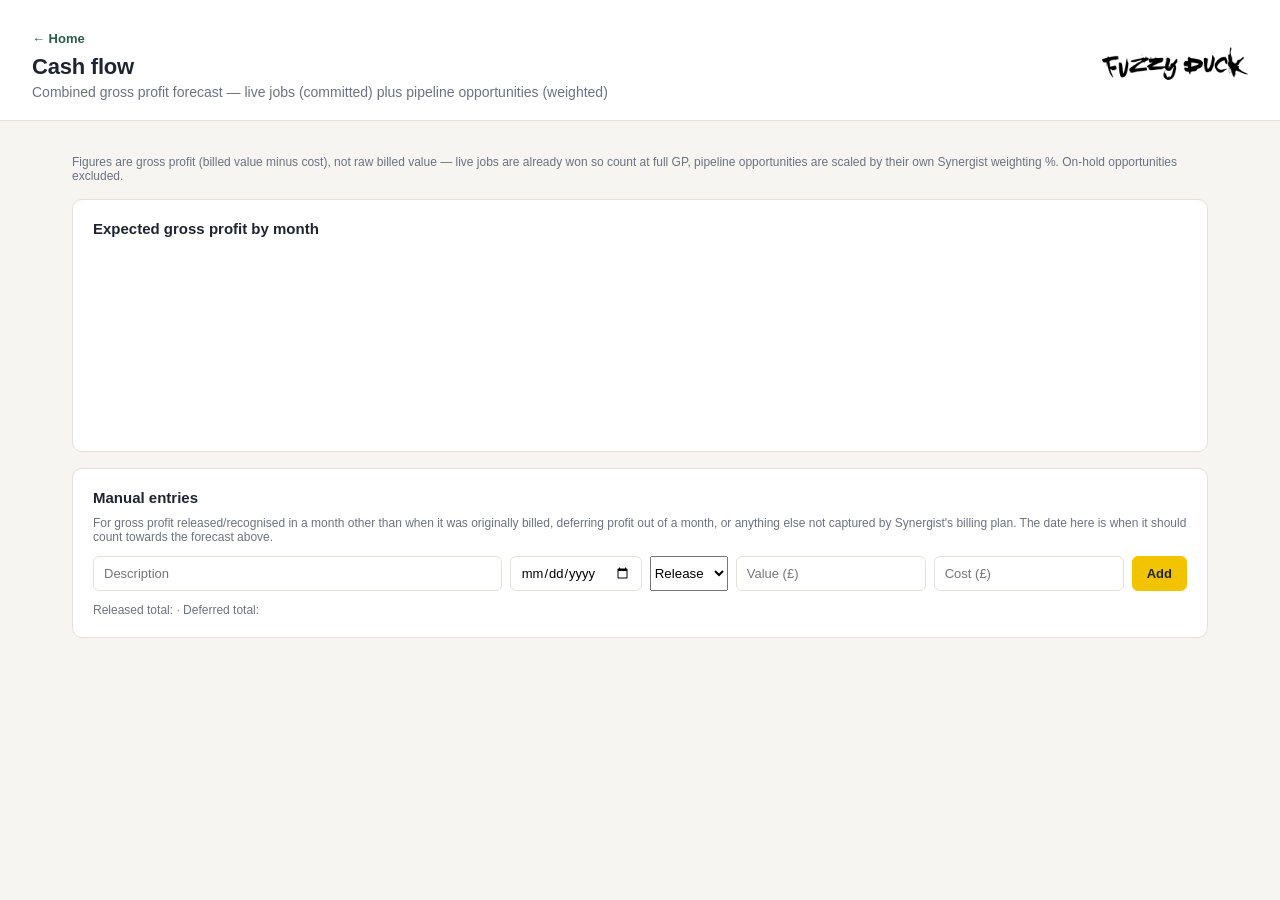
==== public/cashflow.html @ 18d1d0ec "Add cost-only entry type, edit support, and fix type-saving bug Manual entries get a third type — "C" ====
<!DOCTYPE html>
<html lang="en">
<head>
<meta charset="UTF-8">
<meta name="viewport" content="width=device-width, initial-scale=1.0">
<title>Job Health — Cash flow</title>
<link rel="stylesheet" href="style.css">
</head>
<body>
<header class="topbar">
  <div class="topbar-brand">
    <img src="fuzzy-duck-logo.png" alt="Fuzzy Duck" class="topbar-logo">
    <div>
      <a href="index.html" class="back-link">&larr; Home</a>
      <h1>Cash flow</h1>
      <p class="topbar-sub">Combined gross profit forecast — live jobs (committed) plus pipeline opportunities (weighted)</p>
    </div>
  </div>
</header>

<main class="main">
  <p class="chart-note">Figures are gross profit (billed value minus cost), not raw billed value — live jobs are already won so count at full GP, pipeline opportunities are scaled by their own Synergist weighting %. On-hold opportunities excluded.</p>

  <section class="chart-section" id="cashflowSection">
    <h2>Expected gross profit by month</h2>
    <div class="forecast-legend" id="cashflowLegend"></div>
    <div class="forecast-chart-wrapper">
      <div class="forecast-axis" id="cashflowAxis"></div>
      <div class="forecast-scroll-wrap">
        <div class="forecast-gridlines" id="cashflowGridlines"></div>
        <div class="forecast-chart" id="cashflowChart"></div>
        <div class="forecast-scroll-hint" id="cashflowScrollHint">&rsaquo;</div>
      </div>
    </div>
    <div class="forecast-detail" id="cashflowDetail"></div>
  </section>

  <section class="chart-section">
    <h2>Manual entries</h2>
    <p class="chart-note">For gross profit released/recognised in a month other than when it was originally billed, deferring profit out of a month, or anything else not captured by Synergist's billing plan. The date here is when it should count towards the forecast above.</p>
    <form id="manualEntryForm" class="manual-entry-form">
      <input type="text" id="manualDescription" placeholder="Description" required>
      <input type="date" id="manualDate" required>
      <select id="manualType">
        <option value="release">Release</option>
        <option value="defer">Defer</option>
        <option value="cost">Cost only</option>
      </select>
      <input type="number" id="manualValue" placeholder="Value (£)" step="0.01" min="0">
      <input type="number" id="manualCost" placeholder="Cost (£)" step="0.01" min="0">
      <button type="submit" class="sync-btn">Add</button>
    </form>
    <p class="chart-note">Released total: <strong id="releasedTotal"></strong> &middot; Deferred total: <strong id="deferredTotal"></strong></p>
    <div id="manualEntryGroups"></div>
  </section>
</main>

<script src="cashflow.js"></script>
</body>
</html>
---- public/style.css ----
:root {
  --bg: #f6f5f2;
  --surface: #ffffff;
  --ink: #1f2430;
  --ink-soft: #6b7280;
  --border: #e4e1da;
  --accent: #2d5c4d;
  --red: #b3423a;
  --red-bg: #fbe9e7;
  --amber: #a3691a;
  --amber-bg: #fdf1de;
  --green: #2f7a4f;
  --green-bg: #e7f3ea;
  --grey: #8b8578;
  --grey-bg: #ece9e2;
}

* { box-sizing: border-box; }

body {
  margin: 0;
  background: var(--bg);
  color: var(--ink);
  font-family: -apple-system, BlinkMacSystemFont, "Segoe UI", Roboto, sans-serif;
}

.topbar {
  padding: 28px 32px 20px;
  border-bottom: 1px solid var(--border);
  background: var(--surface);
}

.topbar-brand {
  display: flex;
  align-items: center;
  justify-content: space-between;
  gap: 16px;
}

.topbar-logo {
  height: 72px;
  width: auto;
  flex-shrink: 0;
  order: 2;
}

.topbar h1 {
  margin: 0;
  font-size: 22px;
  letter-spacing: -0.01em;
}

.topbar-sub {
  margin: 4px 0 0;
  color: var(--ink-soft);
  font-size: 14px;
}

.back-link {
  display: inline-block;
  margin-bottom: 8px;
  color: var(--accent);
  font-size: 13px;
  font-weight: 600;
  text-decoration: none;
}

.back-link:hover {
  text-decoration: underline;
}

.main {
  max-width: 1200px;
  margin: 0 auto;
  padding: 24px 32px 48px;
}

.controls {
  display: flex;
  align-items: center;
  gap: 8px;
  margin-bottom: 16px;
}

.controls label {
  font-size: 12px;
  font-weight: 600;
  color: var(--ink-soft);
  text-transform: uppercase;
  letter-spacing: 0.04em;
}

.controls select,
.controls .job-search {
  padding: 6px 10px;
  border: 1px solid var(--border);
  border-radius: 6px;
  background: var(--surface);
  color: var(--ink);
  font-size: 13px;
  min-width: 200px;
}

.controls .job-search {
  font-family: inherit;
}

.sync-btn {
  padding: 6px 14px;
  border: 1px solid #f2c400;
  border-radius: 6px;
  background: #f2c400;
  color: #1f2430;
  font-size: 13px;
  font-weight: 600;
  cursor: pointer;
}

.sync-btn:hover:not(:disabled) {
  opacity: 0.9;
}

.sync-btn:disabled {
  opacity: 0.6;
  cursor: default;
}

.sync-status {
  font-size: 12px;
  color: var(--ink-soft);
}

.sync-status.sync-status-error {
  color: var(--red);
}

.last-synced {
  font-size: 12px;
  color: var(--ink-soft);
  margin-left: auto;
}

.profit-panel {
  display: grid;
  grid-template-columns: repeat(auto-fit, minmax(160px, 1fr));
  gap: 1px;
  background: var(--border);
  border: 1px solid var(--border);
  border-radius: 10px;
  overflow: hidden;
  margin-bottom: 16px;
}

.profit-tile {
  display: flex;
  flex-direction: column;
  gap: 4px;
  padding: 16px 18px;
  background: var(--surface);
}

.bucket-tile {
  text-decoration: none;
  border: 2px solid transparent;
  border-radius: 8px;
  transition: border-color 0.15s ease;
}

.bucket-tile:hover {
  border-color: var(--border);
}

.bucket-tile-active {
  border-color: var(--accent);
}

.pipeline-leaderboard-tile {
  background: #fdf6dc;
  border-color: #f2c400;
}

.pipeline-leaderboard-tile .profit-label {
  color: #8a6d00;
}

.pipeline-leaderboard-tile .profit-value {
  color: #1f2430;
  font-size: 16px;
}

.profit-tile-emphasis {
  background: var(--accent);
}

.profit-tile-emphasis .profit-label,
.profit-tile-emphasis .profit-value {
  color: #fff;
}

.profit-label {
  font-size: 11px;
  text-transform: uppercase;
  letter-spacing: 0.05em;
  color: var(--ink-soft);
}

.profit-panel .profit-label[title] {
  border-bottom: 1px dotted currentColor;
  cursor: help;
}

.profit-value {
  font-size: 22px;
  font-weight: 700;
  font-variant-numeric: tabular-nums;
  color: var(--ink);
}

.profit-sub {
  display: block;
  font-size: 11px;
  color: var(--ink-soft);
  margin-top: 2px;
}

.profit-value.negative {
  color: var(--red);
}

.profit-tile-emphasis .profit-value.negative {
  color: #ffd9d4;
}

.profit-tile-emphasis .profit-sub {
  color: rgba(255, 255, 255, 0.85);
}

.profit-tile-emphasis.profit-tile-red {
  background: var(--red);
}

.profit-tile-emphasis.profit-tile-amber {
  background: var(--amber);
}

.profit-value.tile-red {
  color: var(--red);
}

.profit-value.tile-amber {
  color: var(--amber);
}

.profit-value.tile-green {
  color: var(--green);
}

.job-title-row {
  display: flex;
  align-items: center;
  gap: 12px;
}

.job-title-row h1 {
  margin: 0;
}

.risk-badge {
  display: inline-block;
  padding: 3px 10px;
  border-radius: 999px;
  font-size: 12px;
  font-weight: 700;
  text-transform: uppercase;
  letter-spacing: 0.03em;
}

.risk-badge-red {
  background: var(--red-bg);
  color: var(--red);
}

.risk-badge-amber {
  background: var(--amber-bg);
  color: var(--amber);
}

.risk-badge-green {
  background: var(--green-bg);
  color: var(--green);
}

.risk-badge-unquoted {
  background: var(--grey-bg);
  color: var(--grey);
}

.highlight-row {
  display: grid;
  grid-template-columns: repeat(auto-fit, minmax(260px, 1fr));
  gap: 12px;
  margin-bottom: 16px;
}

.highlight-card {
  display: flex;
  flex-direction: column;
  gap: 4px;
  padding: 14px 18px;
  border-radius: 10px;
  border: 1px solid var(--border);
  text-decoration: none;
  background: var(--surface);
}

.client-card-grid {
  display: grid;
  grid-template-columns: repeat(auto-fill, minmax(220px, 1fr));
  gap: 16px;
}

.client-band-divider {
  grid-column: 1 / -1;
  margin: 24px 0 4px;
  padding-bottom: 8px;
  border-bottom: 2px solid var(--border);
  font-size: 13px;
  font-weight: 700;
  text-transform: uppercase;
  letter-spacing: 0.05em;
  color: var(--ink-soft);
}

.client-band-divider:first-child {
  margin-top: 0;
}

.client-card {
  display: flex;
  flex-direction: column;
  align-items: center;
  gap: 8px;
  padding: 20px 16px;
  border-radius: 12px;
  border: 1px solid var(--border);
  background: var(--surface);
  text-decoration: none;
  text-align: center;
  min-width: 0;
  transition: border-color 0.15s ease, transform 0.15s ease;
}

.client-card:hover {
  border-color: var(--accent);
  transform: translateY(-2px);
}

.client-card-logo {
  width: 56px;
  height: 56px;
  border-radius: 50%;
  background: #efece5;
  color: var(--ink-soft);
  display: flex;
  align-items: center;
  justify-content: center;
  font-size: 22px;
  font-weight: 700;
}

.client-card-name {
  width: 100%;
  font-size: 14px;
  font-weight: 600;
  line-height: 1.3;
  color: var(--ink);
  overflow-wrap: break-word;
  word-break: break-word;
}

.client-card-value {
  font-size: 18px;
  font-weight: 700;
  color: var(--ink);
  font-variant-numeric: tabular-nums;
}

.client-card-count {
  font-size: 12px;
  color: var(--ink-soft);
}

.client-card-logo-img {
  width: 56px;
  height: 56px;
  border-radius: 50%;
  object-fit: contain;
  background: #fff;
  border: 1px solid var(--border);
}

.client-card-slider {
  width: 100%;
  margin-top: 4px;
}

.client-card-slider-header {
  display: flex;
  justify-content: space-between;
  font-size: 10px;
  text-transform: uppercase;
  letter-spacing: 0.04em;
  color: var(--ink-soft);
  margin-bottom: 3px;
}

.client-card-slider-track {
  height: 6px;
  border-radius: 3px;
  background: var(--bg);
  border: 1px solid var(--border);
  overflow: hidden;
}

.client-card-slider-fill {
  height: 100%;
  background: #f2c400;
  border-radius: 3px 0 0 3px;
}

.admin-logo-grid {
  display: grid;
  grid-template-columns: repeat(auto-fill, minmax(180px, 1fr));
  gap: 16px;
}

.admin-logo-card {
  display: flex;
  flex-direction: column;
  align-items: center;
  gap: 8px;
  padding: 20px 16px;
  border-radius: 12px;
  border: 1px solid var(--border);
  background: var(--surface);
  text-align: center;
}

.admin-logo-preview {
  width: 64px;
  height: 64px;
  border-radius: 50%;
  object-fit: contain;
  background: #fff;
  border: 1px solid var(--border);
}

.admin-logo-placeholder {
  width: 64px;
  height: 64px;
  border-radius: 50%;
  background: #efece5;
  color: var(--ink-soft);
  display: flex;
  align-items: center;
  justify-content: center;
  font-size: 24px;
  font-weight: 700;
}

.admin-logo-name {
  font-size: 13px;
  font-weight: 600;
  color: var(--ink);
}

.admin-logo-file {
  width: 100%;
  font-size: 11px;
}

.admin-logo-status {
  font-size: 11px;
  color: var(--ink-soft);
}

.landing-grid {
  display: grid;
  grid-template-columns: repeat(auto-fit, minmax(260px, 1fr));
  gap: 20px;
  max-width: 800px;
  margin: 40px auto 0;
}

.landing-card {
  display: flex;
  flex-direction: column;
  gap: 8px;
  padding: 32px 28px;
  border-radius: 14px;
  border: 2px solid var(--border);
  background: var(--surface);
  text-decoration: none;
  transition: border-color 0.15s ease, transform 0.15s ease;
}

.landing-card:hover {
  border-color: var(--accent);
  transform: translateY(-2px);
}

.landing-kicker {
  font-size: 11px;
  font-weight: 700;
  text-transform: uppercase;
  letter-spacing: 0.05em;
  color: var(--accent);
}

.landing-title {
  font-size: 22px;
  font-weight: 700;
  color: var(--ink);
}

.landing-desc {
  font-size: 14px;
  color: var(--ink-soft);
  line-height: 1.5;
}

.highlight-card-best {
  border-color: var(--green);
  background: var(--green-bg);
}

.highlight-card-worst {
  border-color: var(--red);
  background: var(--red-bg);
}

.highlight-kicker {
  font-size: 11px;
  font-weight: 700;
  text-transform: uppercase;
  letter-spacing: 0.05em;
}

.highlight-card-best .highlight-kicker { color: var(--green); }
.highlight-card-worst .highlight-kicker { color: var(--red); }

.highlight-job {
  font-size: 14px;
  font-weight: 700;
  color: var(--ink);
}

.highlight-client {
  font-size: 12px;
  color: var(--ink-soft);
}

.highlight-margin {
  font-size: 13px;
  font-weight: 600;
  font-variant-numeric: tabular-nums;
  color: var(--ink);
}

.highlight-margin.negative {
  color: var(--red);
}

.highlight-handler {
  margin-top: 4px;
  font-size: 11px;
  color: var(--ink-soft);
}

.summary {
  display: flex;
  gap: 16px;
  margin-bottom: 20px;
  font-size: 17px;
  color: var(--ink-soft);
}

.summary strong {
  color: var(--ink);
  font-size: 19px;
}

.summary .risk-dot {
  width: 12px;
  height: 12px;
}

.table-scroll {
  margin-top: 16px;
  overflow-x: auto;
}

.job-table {
  width: 100%;
  border-collapse: collapse;
  background: var(--surface);
  border: 1px solid var(--border);
  border-radius: 10px;
  overflow: hidden;
  font-size: 13px;
}

.leaderboard-table td {
  padding: 20px 16px;
}

.leaderboard-name {
  font-size: 16px;
  font-weight: 600;
}

.leaderboard-count {
  font-size: 16px;
}

.leaderboard-value {
  font-size: 18px;
  font-weight: 700;
}

.job-table th {
  text-align: left;
  padding: 10px 12px;
  background: #3f3f3f;
  color: #f1f1f1;
  font-weight: 600;
  font-size: 11px;
  text-transform: uppercase;
  letter-spacing: 0.04em;
  border-bottom: 1px solid var(--border);
  position: sticky;
  top: 0;
  z-index: 1;
}

.job-table td {
  padding: 10px 12px;
  border-bottom: 1px solid var(--border);
  font-variant-numeric: tabular-nums;
  white-space: nowrap;
}

.client-cell {
  white-space: normal;
  width: 250px;
  overflow-wrap: break-word;
}

.job-table tbody tr:last-child td {
  border-bottom: none;
}

.job-table tbody tr:hover {
  background: #fbfaf7;
}

.cost-row-pending {
  color: var(--ink-soft);
  font-style: italic;
}

.po-number {
  color: var(--ink-soft);
  font-size: 11px;
  font-style: normal;
}

.job-row {
  cursor: pointer;
}

.job-table tbody tr.job-row-unquoted {
  background: var(--red-bg);
}

.job-table tbody tr.job-row-unquoted:hover {
  background: #f6d9d5;
}

.job-table tbody tr.pipeline-row-on-hold {
  background: var(--grey-bg);
}

.job-table tbody tr.pipeline-row-on-hold:hover {
  background: #e2ded3;
}

.job-table tbody tr.pipeline-row-with-client {
  background: var(--green-bg);
}

.job-table tbody tr.pipeline-row-with-client:hover {
  background: #d9ecdf;
}

.job-detail-layout {
  display: grid;
  grid-template-columns: 1fr 320px;
  gap: 24px;
  align-items: start;
}

.job-detail-primary {
  min-width: 0;
}

.chart-section {
  background: var(--surface);
  border: 1px solid var(--border);
  border-radius: 10px;
  padding: 20px;
  margin-top: 16px;
}

#deliverySection {
  margin-bottom: 24px;
}

.narrative-header {
  display: flex;
  align-items: center;
  justify-content: space-between;
  margin-bottom: 4px;
}

.narrative-header h2 {
  margin: 0;
}

.narrative-text {
  margin: 12px 0 0;
  font-size: 16px;
  line-height: 1.7;
  color: var(--ink);
}

.narrative-text p {
  margin: 0 0 12px;
}

.narrative-text p:last-child {
  margin-bottom: 0;
}

.narrative-text:empty {
  display: none;
}

.chart-section h2 {
  margin: 0 0 4px;
  font-size: 15px;
}

.forecast-details summary {
  cursor: pointer;
  list-style: none;
}

.forecast-details summary::-webkit-details-marker {
  display: none;
}

.forecast-details summary h2 {
  display: flex;
  align-items: center;
  gap: 8px;
  margin: 0;
}

.forecast-details summary h2::before {
  content: '\25B8';
  display: inline-block;
  font-size: 13px;
  color: var(--ink-soft);
  transition: transform 0.15s ease;
}

.forecast-details[open] summary h2::before {
  transform: rotate(90deg);
}

.forecast-toggle-hint {
  font-size: 11px;
  font-weight: 400;
  text-transform: none;
  color: var(--ink-soft);
}

.forecast-details[open] .forecast-toggle-hint {
  display: none;
}

.forecast-details .chart-note,
.forecast-details #forecastChart,
.forecast-details .forecast-detail {
  margin-top: 8px;
}

.chart-legend {
  display: flex;
  gap: 16px;
  font-size: 12px;
  color: var(--ink-soft);
  margin-bottom: 12px;
}

.legend-dot {
  display: inline-block;
  width: 8px;
  height: 8px;
  border-radius: 50%;
  margin-right: 4px;
}

.legend-margin { background: var(--accent); }
.legend-hours { background: var(--amber); }

#trendChart {
  width: 100%;
  height: auto;
}

.chart-note {
  margin: 10px 0 0;
  font-size: 12px;
  color: var(--ink-soft);
}

.delivery-stats {
  display: grid;
  grid-template-columns: repeat(auto-fill, 170px);
  justify-content: start;
  gap: 12px;
  margin: 12px 0 16px;
}

.pipeline-hero {
  display: flex;
  align-items: center;
  gap: 24px;
  margin: 12px 0 16px;
  flex-wrap: wrap;
}

.pipeline-circles-col {
  display: flex;
  flex-direction: column;
  align-items: center;
  gap: 10px;
}

.pipeline-circles-row {
  display: flex;
  align-items: center;
  gap: 16px;
}

.pipeline-grand-total {
  display: flex;
  align-items: baseline;
  gap: 8px;
}

.pipeline-grand-total-label {
  font-size: 13px;
  color: var(--ink-soft);
}

.pipeline-grand-total-amount {
  font-size: 13px;
  font-weight: 700;
  font-variant-numeric: tabular-nums;
  color: #1f2430;
  background: rgba(242, 196, 0, 0.4);
  padding: 2px 8px;
  border-radius: 4px;
}

.pipeline-hero .delivery-stats {
  flex: 1;
  margin: 0;
  min-width: 300px;
}

.pipeline-value-circle {
  flex-shrink: 0;
  width: 176px;
  height: 176px;
  border-radius: 50%;
  background: #f2c400;
  color: #1f2430;
  display: flex;
  flex-direction: column;
  align-items: center;
  justify-content: center;
  text-align: center;
  padding: 12px;
  box-sizing: border-box;
}

.pipeline-value-circle-hold {
  background: var(--red-bg);
  color: #1f2430;
}

.pipeline-value-label {
  font-size: 11px;
  font-weight: 700;
  text-transform: uppercase;
  letter-spacing: 0.05em;
  opacity: 0.85;
}

.pipeline-value-amount {
  font-size: 26px;
  font-weight: 700;
  font-variant-numeric: tabular-nums;
  line-height: 1.2;
  margin-top: 2px;
}

.pipeline-value-count {
  font-size: 11px;
  opacity: 0.85;
  margin-top: 4px;
}

.pipeline-year-divider td {
  padding: 18px 12px 10px;
  background: rgba(242, 196, 0, 0.28);
  font-size: 11px;
  font-weight: 700;
  text-transform: uppercase;
  letter-spacing: 0.05em;
  color: var(--ink-soft);
  border-top: 8px solid var(--bg);
  border-bottom: 2px solid #3f3f3f;
}

.delivery-days {
  font-size: 13px;
  font-weight: 400;
  color: var(--ink-soft);
}

.profit-tile-emphasis .delivery-days {
  color: rgba(255, 255, 255, 0.75);
}

#deliveryTable {
  margin-top: 0;
}

.burn-bars {
  display: flex;
  flex-direction: column;
  gap: 18px;
}

.burn-row-header {
  display: flex;
  justify-content: space-between;
  align-items: baseline;
  margin-bottom: 6px;
  font-size: 13px;
}

.burn-label {
  font-weight: 700;
}

.burn-values {
  color: var(--ink-soft);
  font-size: 12px;
  font-variant-numeric: tabular-nums;
}

.burn-track {
  position: relative;
  height: 14px;
  background: var(--bg);
  border: 1px solid var(--border);
  border-radius: 7px;
  overflow: hidden;
}

.burn-fill {
  height: 100%;
  border-radius: 7px 0 0 7px;
  transition: width 0.3s ease;
}

.burn-fill-green { background: var(--green); }
.burn-fill-amber { background: var(--amber); }
.burn-fill-red { background: var(--red); }

.delivery-line {
  margin: 14px 0 0;
  padding: 10px 14px;
  background: var(--red-bg);
  border-radius: 8px;
  font-size: 19px;
  line-height: 1.5;
  color: var(--ink);
}

.burn-marker {
  position: absolute;
  top: -3px;
  bottom: -3px;
  width: 2px;
  background: var(--ink);
}

.forecast-legend {
  display: flex;
  gap: 18px;
  margin-top: 12px;
  font-size: 12px;
  color: var(--ink-soft);
}

.forecast-legend-item {
  display: inline-flex;
  align-items: center;
  gap: 6px;
}

.forecast-swatch {
  width: 10px;
  height: 10px;
  border-radius: 2px;
  display: inline-block;
}

.forecast-swatch-weighted { background: #f2c400; }
.forecast-swatch-maxfee { background: rgba(242, 196, 0, 0.28); border: 1px solid #f2c400; }
.forecast-swatch-cost { background: #b23b3b; }

.forecast-chart-wrapper {
  display: flex;
  align-items: flex-start;
}

.forecast-axis {
  position: relative;
  width: 36px;
  height: 160px;
  flex-shrink: 0;
  margin-top: 10px;
}

.forecast-axis-label {
  position: absolute;
  left: 0;
  right: 6px;
  transform: translateY(50%);
  font-size: 10px;
  color: var(--ink-soft);
  text-align: right;
  white-space: nowrap;
}

.forecast-scroll-wrap {
  position: relative;
  flex: 1;
  min-width: 0;
}

.forecast-gridlines {
  position: absolute;
  top: 10px;
  left: 0;
  right: 0;
  height: 160px;
  pointer-events: none;
}

.forecast-gridline {
  position: absolute;
  left: 0;
  right: 0;
  height: 1px;
  background: var(--border);
}

.forecast-chart {
  position: relative;
  z-index: 1;
  display: flex;
  align-items: flex-end;
  gap: 12px;
  margin-top: 10px;
  overflow-x: auto;
  padding-bottom: 4px;
}

.forecast-scroll-hint {
  position: absolute;
  top: 0;
  right: 0;
  bottom: 4px;
  width: 40px;
  display: flex;
  align-items: center;
  justify-content: flex-end;
  padding-right: 4px;
  font-size: 22px;
  font-weight: 700;
  color: #1f2430;
  background: linear-gradient(to right, transparent, var(--surface) 70%);
  cursor: pointer;
  opacity: 0;
  pointer-events: none;
  transition: opacity 0.15s ease;
}

.forecast-scroll-hint-visible {
  opacity: 1;
  pointer-events: auto;
}

.forecast-bar-col {
  display: flex;
  flex-direction: column;
  align-items: center;
  justify-content: flex-end;
  flex: 1 0 70px;
  gap: 6px;
  cursor: pointer;
  border-radius: 6px;
  padding: 4px;
}

.forecast-bar-col:hover {
  background: var(--surface);
}

.forecast-bar-col-active {
  background: var(--surface);
  box-shadow: inset 0 0 0 2px #f2c400;
}

.forecast-bar-group {
  display: flex;
  align-items: flex-end;
  gap: 3px;
  height: 160px;
}

.forecast-bar {
  width: 16px;
  border-radius: 4px 4px 0 0;
  min-height: 3px;
}

.forecast-bar-weighted { background: #f2c400; }
.forecast-bar-maxfee { background: rgba(242, 196, 0, 0.28); border: 1px solid #f2c400; }
.forecast-bar-cost { background: #b23b3b; }

.forecast-bar-value {
  font-size: 15px;
  font-weight: 700;
  white-space: nowrap;
  line-height: 1.3;
}

.forecast-bar-value-weighted { color: var(--ink); }
.forecast-bar-value-maxfee { color: var(--ink-soft); font-weight: 500; }

.forecast-bar-label {
  font-size: 11px;
  color: var(--ink-soft);
  white-space: nowrap;
  margin-top: 2px;
}

.forecast-detail {
  margin-top: 12px;
}

.forecast-detail-title {
  font-size: 14px;
  margin: 0 0 8px;
  color: var(--ink);
}

.forecast-detail-table {
  width: 100%;
  border-collapse: collapse;
  font-size: 13px;
}

.forecast-detail-table th,
.forecast-detail-table td {
  text-align: left;
  padding: 6px 10px;
  border-bottom: 1px solid var(--border);
}

.forecast-detail-table tfoot td {
  font-weight: 700;
  border-bottom: none;
  border-top: 2px solid var(--border);
}

.forecast-highlight-col {
  border-top: 2px solid #f2c400;
  border-bottom: 2px solid #f2c400;
}

.forecast-detail-table tfoot .forecast-highlight-col {
  border-top: 2px solid #f2c400;
}

.forecast-highlight-start {
  border-left: 2px solid #f2c400;
}

.forecast-highlight-end {
  border-right: 2px solid #f2c400;
}

.notes-panel {
  background: var(--surface);
  border: 1px solid var(--border);
  border-radius: 10px;
  padding: 20px;
  display: flex;
  flex-direction: column;
  position: sticky;
  top: 24px;
}

.notes-panel h2 {
  margin: 0 0 12px;
  font-size: 15px;
}

.notes-panel textarea {
  width: 100%;
  min-height: 260px;
  resize: vertical;
  border: 1px solid var(--border);
  border-radius: 6px;
  padding: 10px;
  font-family: inherit;
  font-size: 13px;
  color: var(--ink);
  background: var(--bg);
}

.pipeline-notes-input {
  width: 100%;
  min-width: 160px;
  min-height: 32px;
  resize: vertical;
  border: 1px solid var(--border);
  border-radius: 6px;
  padding: 6px 8px;
  font-family: inherit;
  font-size: 12px;
  color: var(--ink);
  background: var(--bg);
}

.pipeline-notes-input-autogrow {
  resize: none;
  overflow: hidden;
}

.pipeline-notes-status {
  display: block;
  font-size: 11px;
  color: var(--ink-soft);
  margin-top: 2px;
}

.notes-footer {
  display: flex;
  align-items: center;
  gap: 10px;
  margin-top: 10px;
}

.notes-footer button {
  padding: 6px 14px;
  border: 1px solid #f2c400;
  border-radius: 6px;
  background: #f2c400;
  color: #1f2430;
  font-size: 13px;
  font-weight: 600;
  cursor: pointer;
}

.notes-footer button:disabled {
  opacity: 0.6;
  cursor: default;
}

.notes-status {
  font-size: 12px;
  color: var(--ink-soft);
}

@media (max-width: 900px) {
  .job-detail-layout {
    grid-template-columns: 1fr;
  }
  .notes-panel {
    position: static;
  }
}

.risk-dot {
  display: inline-block;
  width: 10px;
  height: 10px;
  border-radius: 50%;
}

.risk-dot.red { background: var(--red); }

.weighting-zero {
  color: var(--red);
  font-weight: 700;
}
.risk-dot.amber { background: var(--amber); }
.risk-dot.green { background: var(--green); }
.risk-dot.unquoted { background: var(--grey); }

.pct-chip {
  display: inline-block;
  padding: 2px 8px;
  border-radius: 999px;
  font-weight: 600;
}

.pct-chip.red { background: var(--red-bg); color: var(--red); }
.pct-chip.amber { background: var(--amber-bg); color: var(--amber); }
.pct-chip.green { background: var(--green-bg); color: var(--green); }
.pct-chip.unquoted { background: var(--grey-bg); color: var(--grey); }

.job-title {
  display: block;
  color: var(--ink-soft);
  font-size: 12px;
  white-space: normal;
}

.job-note {
  display: block;
  color: var(--ink);
  background: var(--amber-bg);
  font-size: 11px;
  white-space: normal;
  max-width: 840px;
  margin-top: 4px;
  padding: 3px 6px;
  border-radius: 4px;
}

.job-number {
  font-weight: 600;
}

.negative {
  color: var(--red);
}

.manual-entry-form {
  display: flex;
  gap: 8px;
  margin: 12px 0;
  flex-wrap: wrap;
}

.manual-entry-form input {
  padding: 8px 10px;
  border: 1px solid var(--border);
  border-radius: 6px;
  font-family: inherit;
  font-size: 13px;
}

.manual-entry-form input[type="text"] {
  flex: 1;
  min-width: 200px;
}

.manual-entry-delete {
  background: none;
  border: none;
  color: var(--red);
  cursor: pointer;
  font-size: 12px;
  padding: 0;
}

.manual-month-details {
  border: 1px solid var(--border);
  border-radius: 8px;
  padding: 10px 14px;
  margin-bottom: 10px;
}

.manual-month-details summary {
  cursor: pointer;
  list-style: none;
  font-weight: 600;
  display: flex;
  align-items: center;
  gap: 8px;
}

.manual-month-details summary::-webkit-details-marker {
  display: none;
}

.manual-month-details summary::before {
  content: '\25B8';
  display: inline-block;
  font-size: 12px;
  color: var(--ink-soft);
  transition: transform 0.15s ease;
}

.manual-month-details[open] summary::before {
  transform: rotate(90deg);
}

.manual-month-details table {
  margin-top: 10px;
}


.cashflow-total-divider {
  display: block;
  width: 100%;
  border-top: 1px solid var(--border);
  margin: 4px 0;
}

.cashflow-total-value {
  color: var(--ink);
  font-weight: 700;
}

.forecast-detail-table tr.cashflow-row-released td {
  background: var(--green-bg);
}

.forecast-detail-table tr.cashflow-row-deferred td {
  background: var(--red-bg);
}
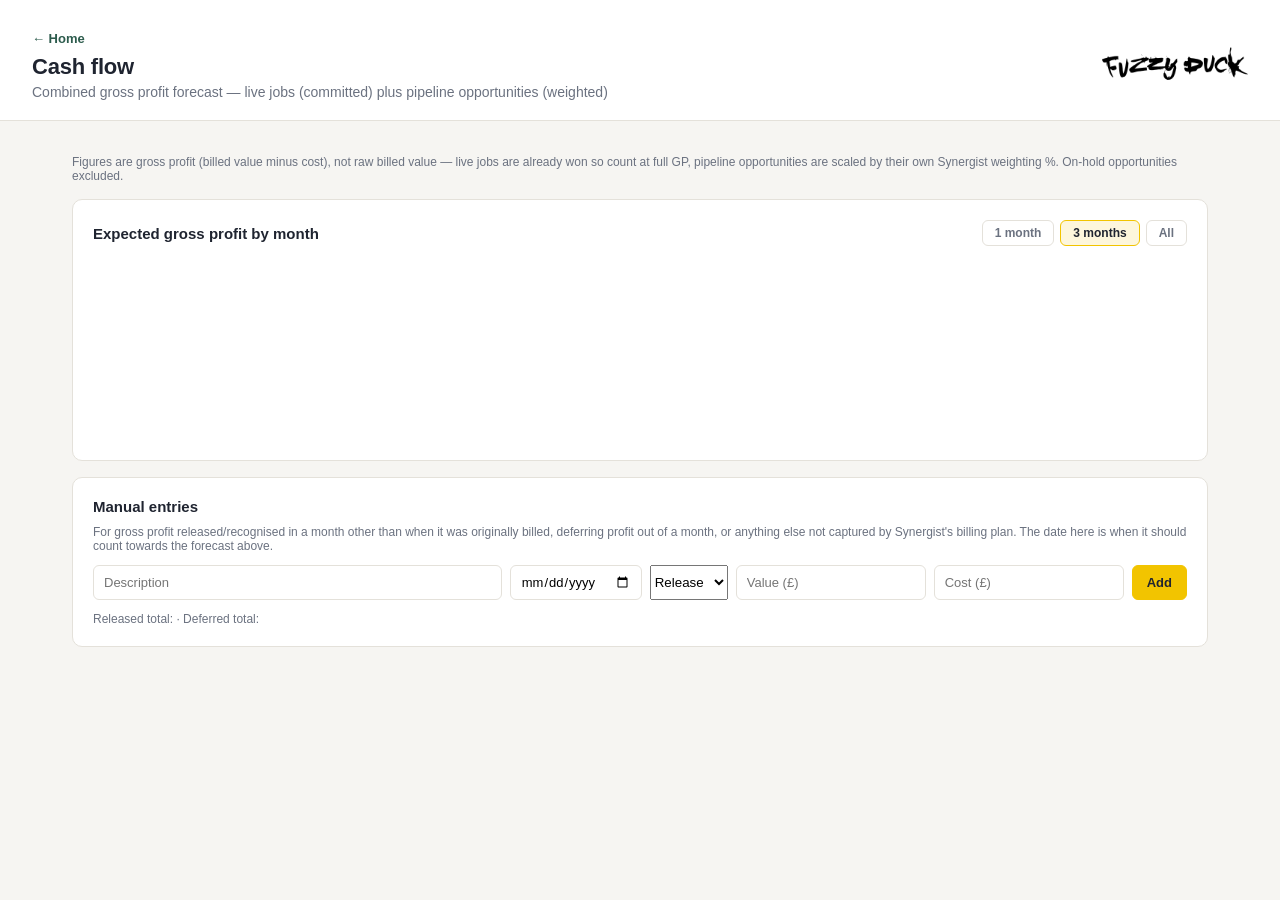
==== commit 53410fcc: "Add 1/3/All month range toggle to cash flow chart Defaults to 3 months instead of always scrolling o" ====
--- a/public/cashflow.html
+++ b/public/cashflow.html
@@ -22,7 +22,14 @@
   <p class="chart-note">Figures are gross profit (billed value minus cost), not raw billed value — live jobs are already won so count at full GP, pipeline opportunities are scaled by their own Synergist weighting %. On-hold opportunities excluded.</p>
 
   <section class="chart-section" id="cashflowSection">
-    <h2>Expected gross profit by month</h2>
+    <div class="cashflow-chart-header">
+      <h2>Expected gross profit by month</h2>
+      <div class="cashflow-range-toggle" id="cashflowRangeToggle">
+        <button type="button" class="cashflow-range-btn" data-range="1">1 month</button>
+        <button type="button" class="cashflow-range-btn cashflow-range-btn-active" data-range="3">3 months</button>
+        <button type="button" class="cashflow-range-btn" data-range="all">All</button>
+      </div>
+    </div>
     <div class="forecast-legend" id="cashflowLegend"></div>
     <div class="forecast-chart-wrapper">
       <div class="forecast-axis" id="cashflowAxis"></div>
--- a/public/style.css
+++ b/public/style.css
@@ -1464,3 +1464,38 @@
 .forecast-detail-table tr.cashflow-row-deferred td {
   background: var(--red-bg);
 }
+
+.cashflow-chart-header {
+  display: flex;
+  align-items: center;
+  justify-content: space-between;
+  gap: 12px;
+  flex-wrap: wrap;
+}
+
+.cashflow-chart-header h2 {
+  margin: 0;
+}
+
+.cashflow-range-toggle {
+  display: flex;
+  gap: 6px;
+}
+
+.cashflow-range-btn {
+  padding: 5px 12px;
+  border: 1px solid var(--border);
+  border-radius: 6px;
+  background: var(--surface);
+  color: var(--ink-soft);
+  font-family: inherit;
+  font-size: 12px;
+  font-weight: 600;
+  cursor: pointer;
+}
+
+.cashflow-range-btn-active {
+  border-color: #f2c400;
+  background: #fdf6dc;
+  color: #1f2430;
+}
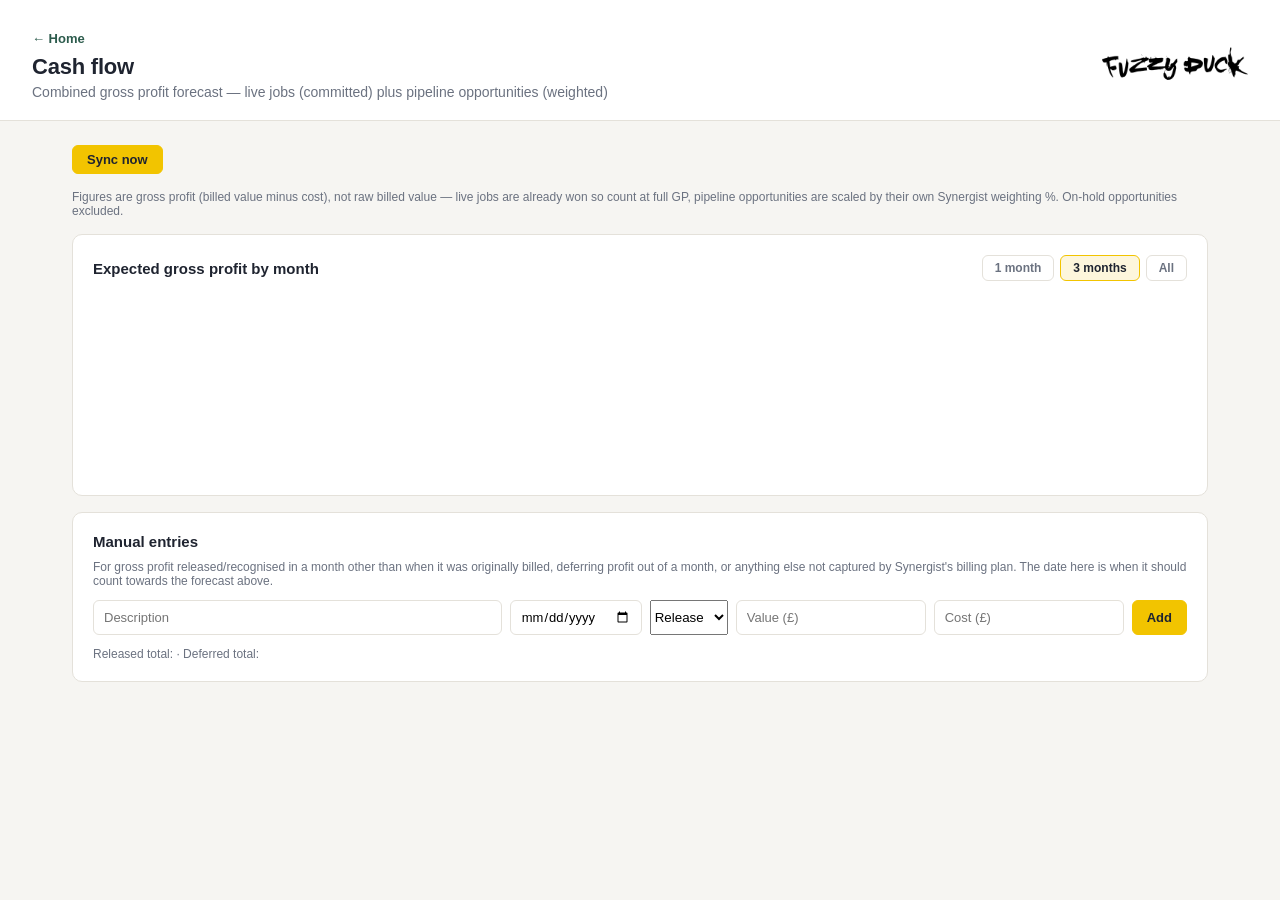
==== commit 08667132: "Add sync button to cash flow page Runs a full sync (target=all) since this page draws on both live j" ====
--- a/public/cashflow.html
+++ b/public/cashflow.html
@@ -19,6 +19,10 @@
 </header>
 
 <main class="main">
+  <div class="controls">
+    <button id="syncBtn" class="sync-btn" type="button">Sync now</button>
+    <span class="sync-status" id="syncStatus"></span>
+  </div>
   <p class="chart-note">Figures are gross profit (billed value minus cost), not raw billed value — live jobs are already won so count at full GP, pipeline opportunities are scaled by their own Synergist weighting %. On-hold opportunities excluded.</p>
 
   <section class="chart-section" id="cashflowSection">
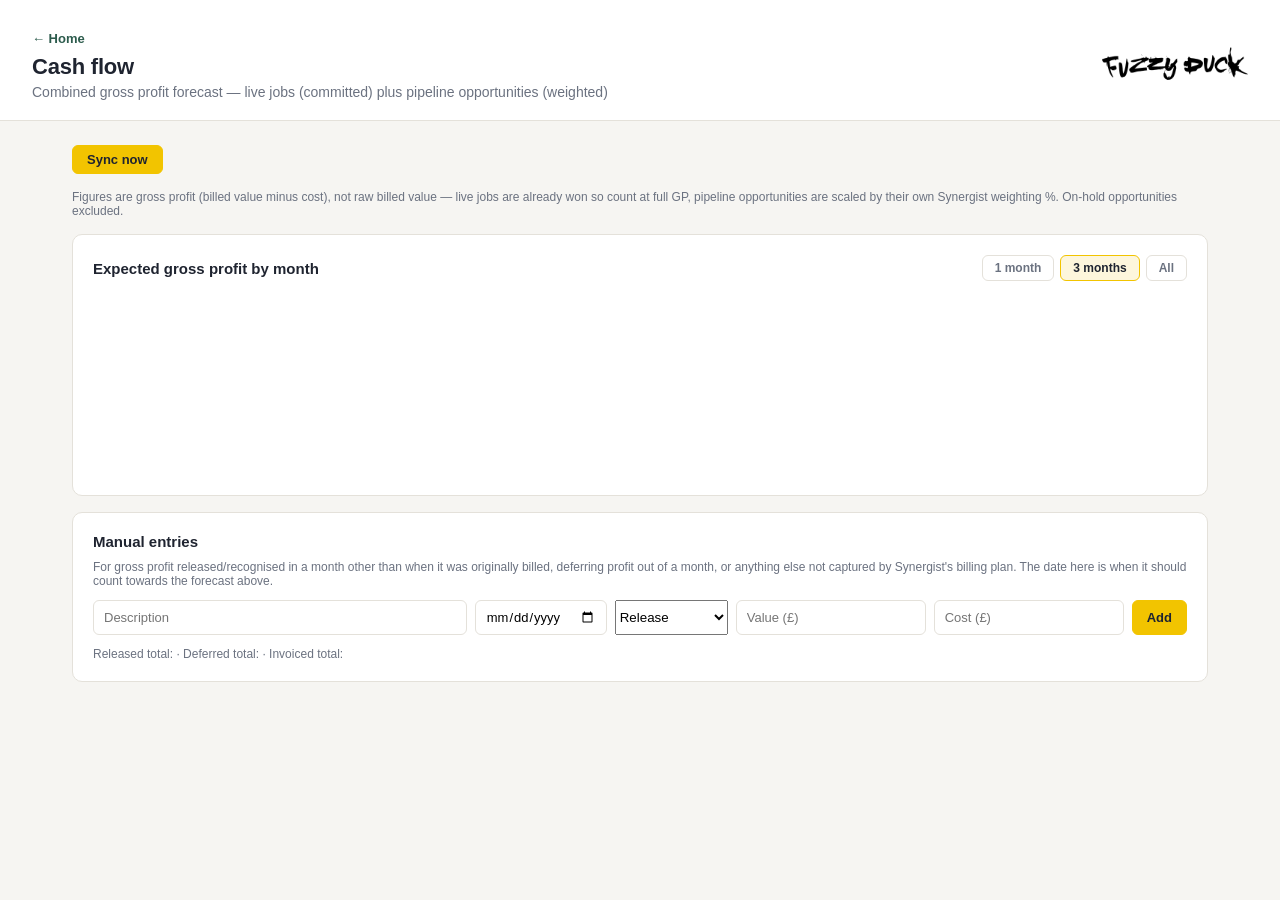
==== commit 53db74a9: "Add Invoice amount manual entry type, sort breakdown alphabetically For jobs where Synergist's billi" ====
--- a/public/cashflow.html
+++ b/public/cashflow.html
@@ -56,12 +56,13 @@
         <option value="release">Release</option>
         <option value="defer">Defer</option>
         <option value="cost">Cost only</option>
+        <option value="invoice">Invoice amount</option>
       </select>
       <input type="number" id="manualValue" placeholder="Value (£)" step="0.01" min="0">
       <input type="number" id="manualCost" placeholder="Cost (£)" step="0.01" min="0">
       <button type="submit" class="sync-btn">Add</button>
     </form>
-    <p class="chart-note">Released total: <strong id="releasedTotal"></strong> &middot; Deferred total: <strong id="deferredTotal"></strong></p>
+    <p class="chart-note">Released total: <strong id="releasedTotal"></strong> &middot; Deferred total: <strong id="deferredTotal"></strong> &middot; Invoiced total: <strong id="invoicedTotal"></strong></p>
     <div id="manualEntryGroups"></div>
   </section>
 </main>
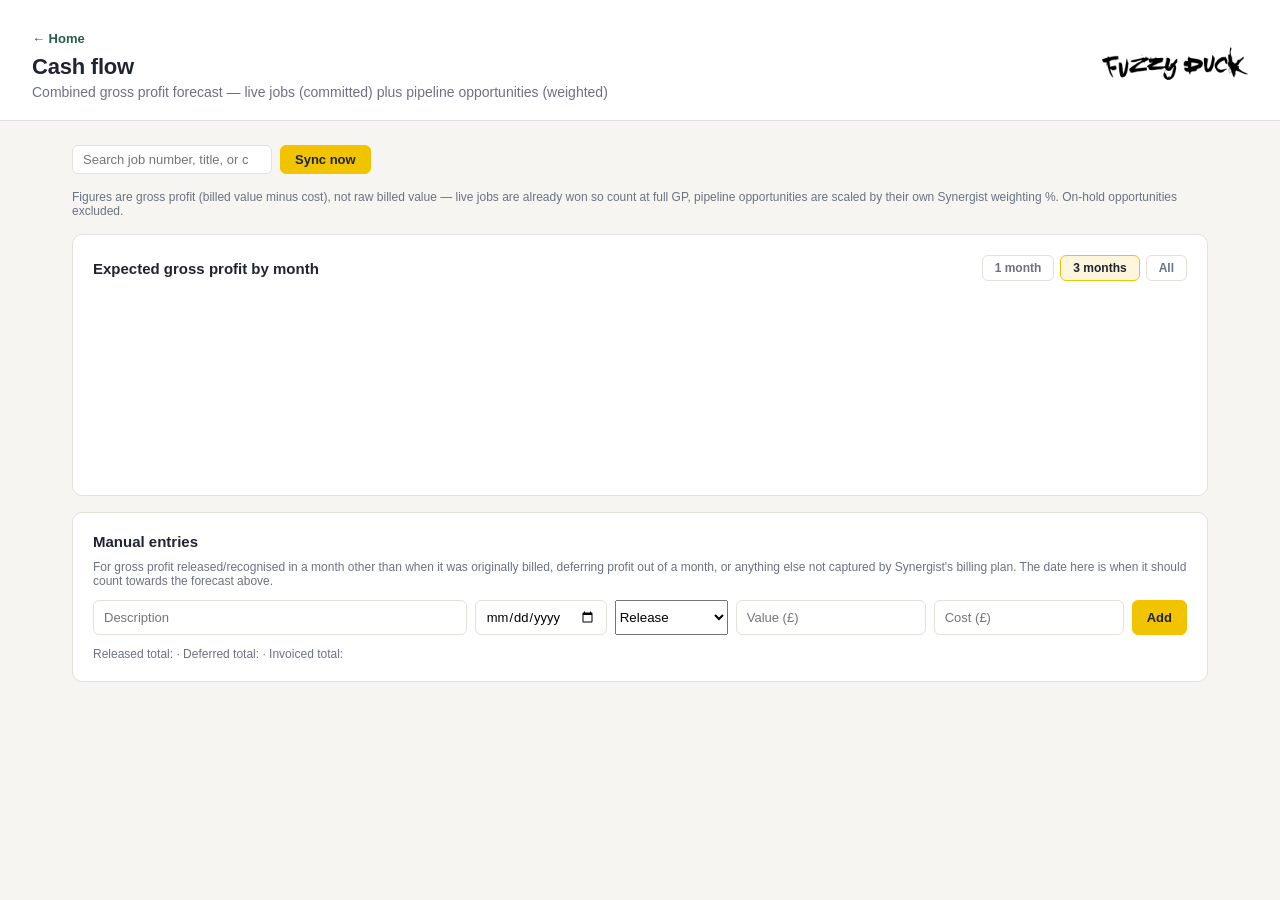
==== commit 52042f19: "Add project search, billing-vs-spend comparison, and month-close grace period Search filters the cas" ====
--- a/public/cashflow.html
+++ b/public/cashflow.html
@@ -20,9 +20,11 @@
 
 <main class="main">
   <div class="controls">
+    <input type="search" id="cashflowSearch" class="job-search" placeholder="Search job number, title, or client…">
     <button id="syncBtn" class="sync-btn" type="button">Sync now</button>
     <span class="sync-status" id="syncStatus"></span>
   </div>
+  <p class="chart-note" id="cashflowProjectLink"></p>
   <p class="chart-note">Figures are gross profit (billed value minus cost), not raw billed value — live jobs are already won so count at full GP, pipeline opportunities are scaled by their own Synergist weighting %. On-hold opportunities excluded.</p>
 
   <section class="chart-section" id="cashflowSection">
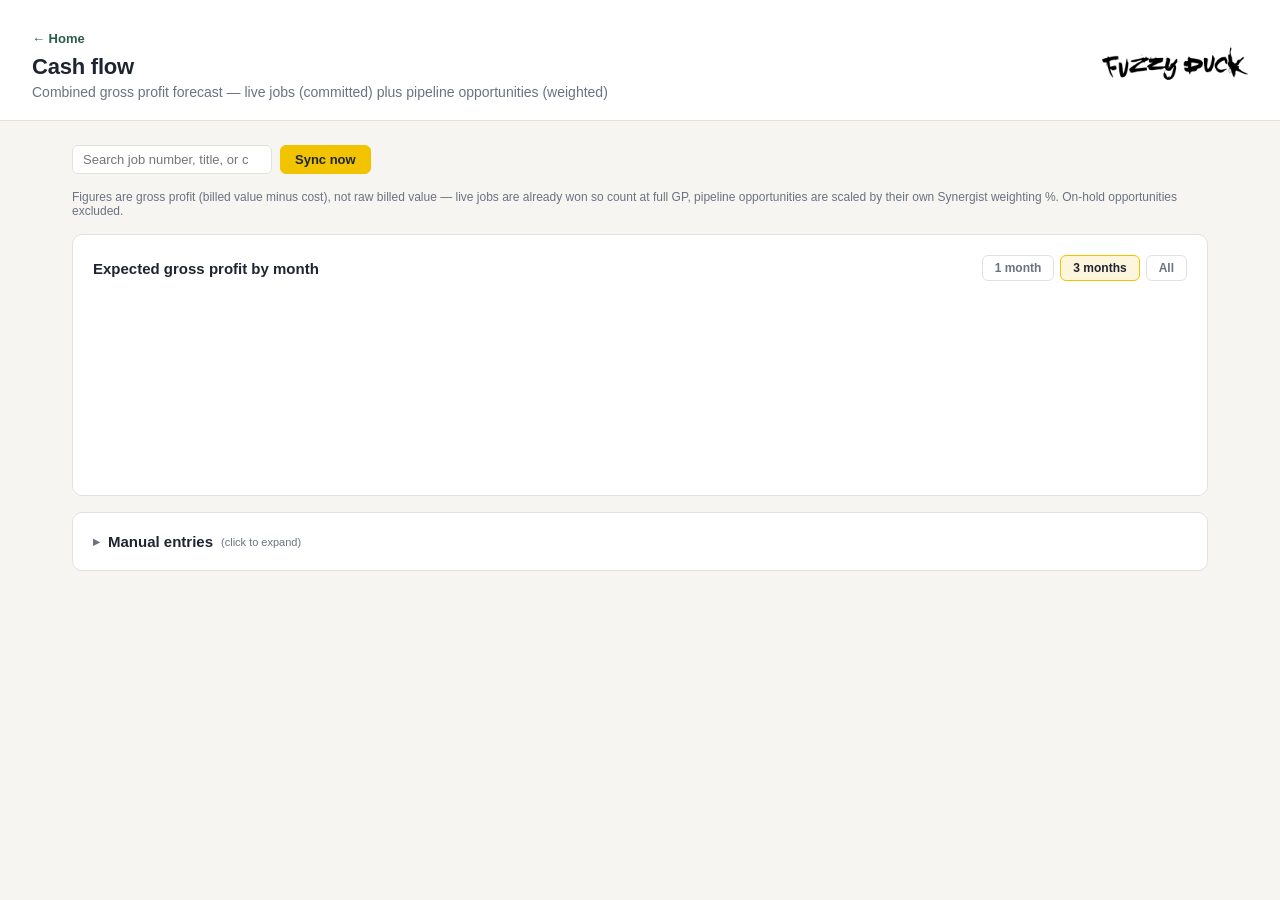
==== commit 5c6415a1: "Add project search results list, billing plan on job page, smarter back link Cash flow's search now " ====
--- a/public/cashflow.html
+++ b/public/cashflow.html
@@ -24,7 +24,6 @@
     <button id="syncBtn" class="sync-btn" type="button">Sync now</button>
     <span class="sync-status" id="syncStatus"></span>
   </div>
-  <p class="chart-note" id="cashflowProjectLink"></p>
   <p class="chart-note">Figures are gross profit (billed value minus cost), not raw billed value — live jobs are already won so count at full GP, pipeline opportunities are scaled by their own Synergist weighting %. On-hold opportunities excluded.</p>
 
   <section class="chart-section" id="cashflowSection">
@@ -48,8 +47,13 @@
     <div class="forecast-detail" id="cashflowDetail"></div>
   </section>
 
-  <section class="chart-section">
-    <h2>Manual entries</h2>
+  <section class="chart-section" id="cashflowSearchResultsSection" hidden>
+    <h2>Search results</h2>
+    <div id="cashflowSearchResults"></div>
+  </section>
+
+  <details class="chart-section forecast-details">
+    <summary><h2>Manual entries <span class="forecast-toggle-hint">(click to expand)</span></h2></summary>
     <p class="chart-note">For gross profit released/recognised in a month other than when it was originally billed, deferring profit out of a month, or anything else not captured by Synergist's billing plan. The date here is when it should count towards the forecast above.</p>
     <form id="manualEntryForm" class="manual-entry-form">
       <input type="text" id="manualDescription" placeholder="Description" required>
@@ -64,9 +68,8 @@
       <input type="number" id="manualCost" placeholder="Cost (£)" step="0.01" min="0">
       <button type="submit" class="sync-btn">Add</button>
     </form>
-    <p class="chart-note">Released total: <strong id="releasedTotal"></strong> &middot; Deferred total: <strong id="deferredTotal"></strong> &middot; Invoiced total: <strong id="invoicedTotal"></strong></p>
     <div id="manualEntryGroups"></div>
-  </section>
+  </details>
 </main>
 
 <script src="cashflow.js"></script>
--- a/public/style.css
+++ b/public/style.css
@@ -1499,3 +1499,29 @@
   background: #fdf6dc;
   color: #1f2430;
 }
+
+.cashflow-search-result {
+  display: flex;
+  flex-direction: column;
+  gap: 2px;
+  padding: 10px 14px;
+  border: 1px solid var(--border);
+  border-radius: 8px;
+  margin-bottom: 8px;
+  text-decoration: none;
+  transition: border-color 0.15s ease;
+}
+
+.cashflow-search-result:hover {
+  border-color: #f2c400;
+}
+
+.cashflow-search-result-title {
+  font-weight: 600;
+  color: var(--ink);
+}
+
+.cashflow-search-result-meta {
+  font-size: 12px;
+  color: var(--ink-soft);
+}
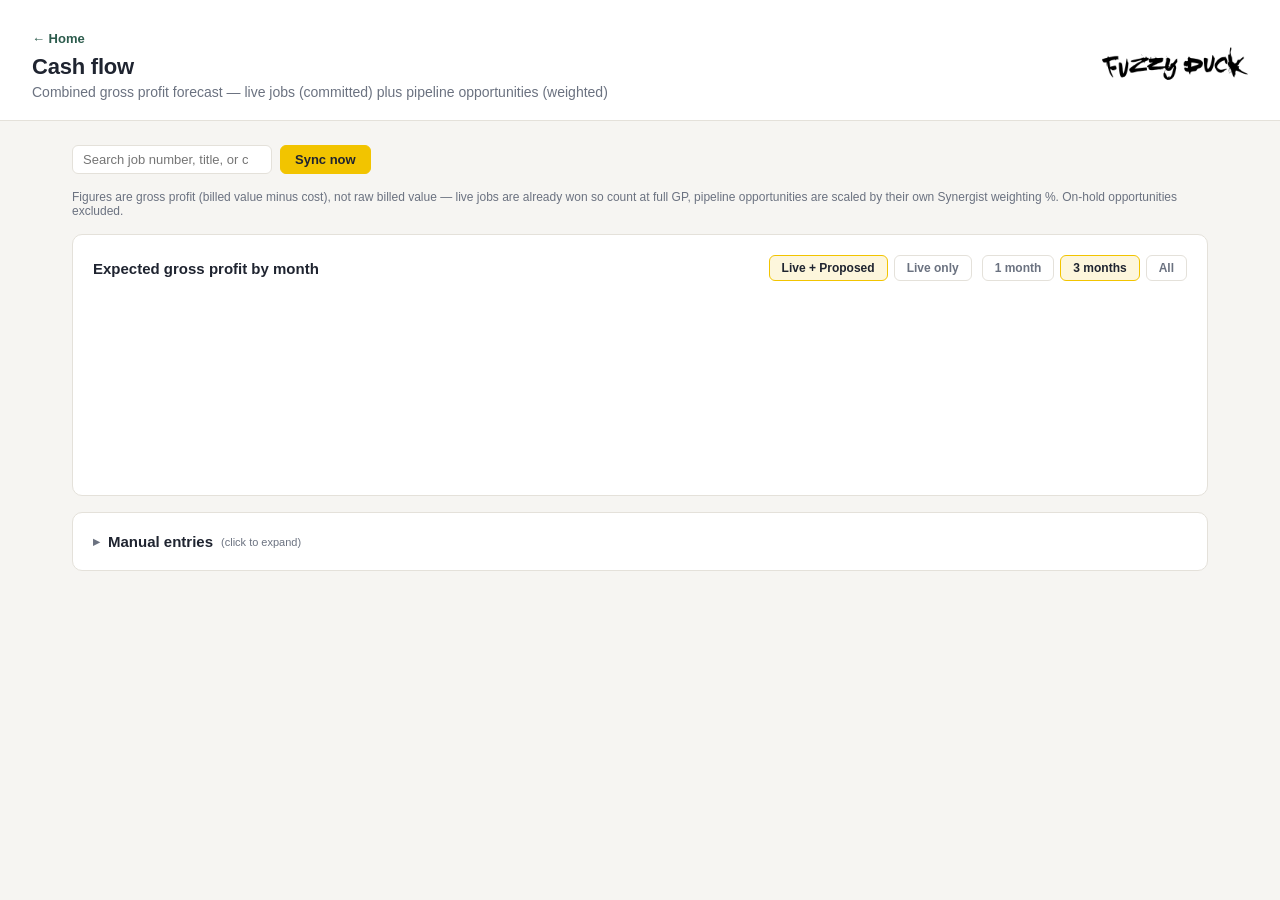
==== commit bc02d8a1: "Auto-feed each job's Billing Plan GP into Cash Flow, add Live/Proposed toggle Cash Flow previously u" ====
--- a/public/cashflow.html
+++ b/public/cashflow.html
@@ -29,10 +29,16 @@
   <section class="chart-section" id="cashflowSection">
     <div class="cashflow-chart-header">
       <h2>Expected gross profit by month</h2>
-      <div class="cashflow-range-toggle" id="cashflowRangeToggle">
-        <button type="button" class="cashflow-range-btn" data-range="1">1 month</button>
-        <button type="button" class="cashflow-range-btn cashflow-range-btn-active" data-range="3">3 months</button>
-        <button type="button" class="cashflow-range-btn" data-range="all">All</button>
+      <div class="cashflow-chart-toggles">
+        <div class="cashflow-range-toggle" id="cashflowSourceToggle">
+          <button type="button" class="cashflow-range-btn cashflow-range-btn-active" data-source="all">Live + Proposed</button>
+          <button type="button" class="cashflow-range-btn" data-source="live">Live only</button>
+        </div>
+        <div class="cashflow-range-toggle" id="cashflowRangeToggle">
+          <button type="button" class="cashflow-range-btn" data-range="1">1 month</button>
+          <button type="button" class="cashflow-range-btn cashflow-range-btn-active" data-range="3">3 months</button>
+          <button type="button" class="cashflow-range-btn" data-range="all">All</button>
+        </div>
       </div>
     </div>
     <div class="forecast-legend" id="cashflowLegend"></div>
--- a/public/style.css
+++ b/public/style.css
@@ -65,6 +65,10 @@
   text-decoration: none;
 }
 
+.topbar-nav .back-link {
+  margin-right: 12px;
+}
+
 .back-link:hover {
   text-decoration: underline;
 }
@@ -1465,11 +1469,19 @@
   background: var(--red-bg);
 }
 
-.cashflow-chart-header {
+.cashflow-chart-header,
+.cashflow-detail-header {
   display: flex;
   align-items: center;
   justify-content: space-between;
   gap: 12px;
+  flex-wrap: wrap;
+}
+
+.cashflow-chart-toggles {
+  display: flex;
+  align-items: center;
+  gap: 10px;
   flex-wrap: wrap;
 }
 
@@ -1525,3 +1537,14 @@
   font-size: 12px;
   color: var(--ink-soft);
 }
+
+.gp-recognised-input {
+  width: 90px;
+  padding: 4px 6px;
+  border: 1px solid var(--border);
+  border-radius: 4px;
+  font-family: inherit;
+  font-size: 13px;
+  color: var(--ink);
+  background: var(--bg);
+}
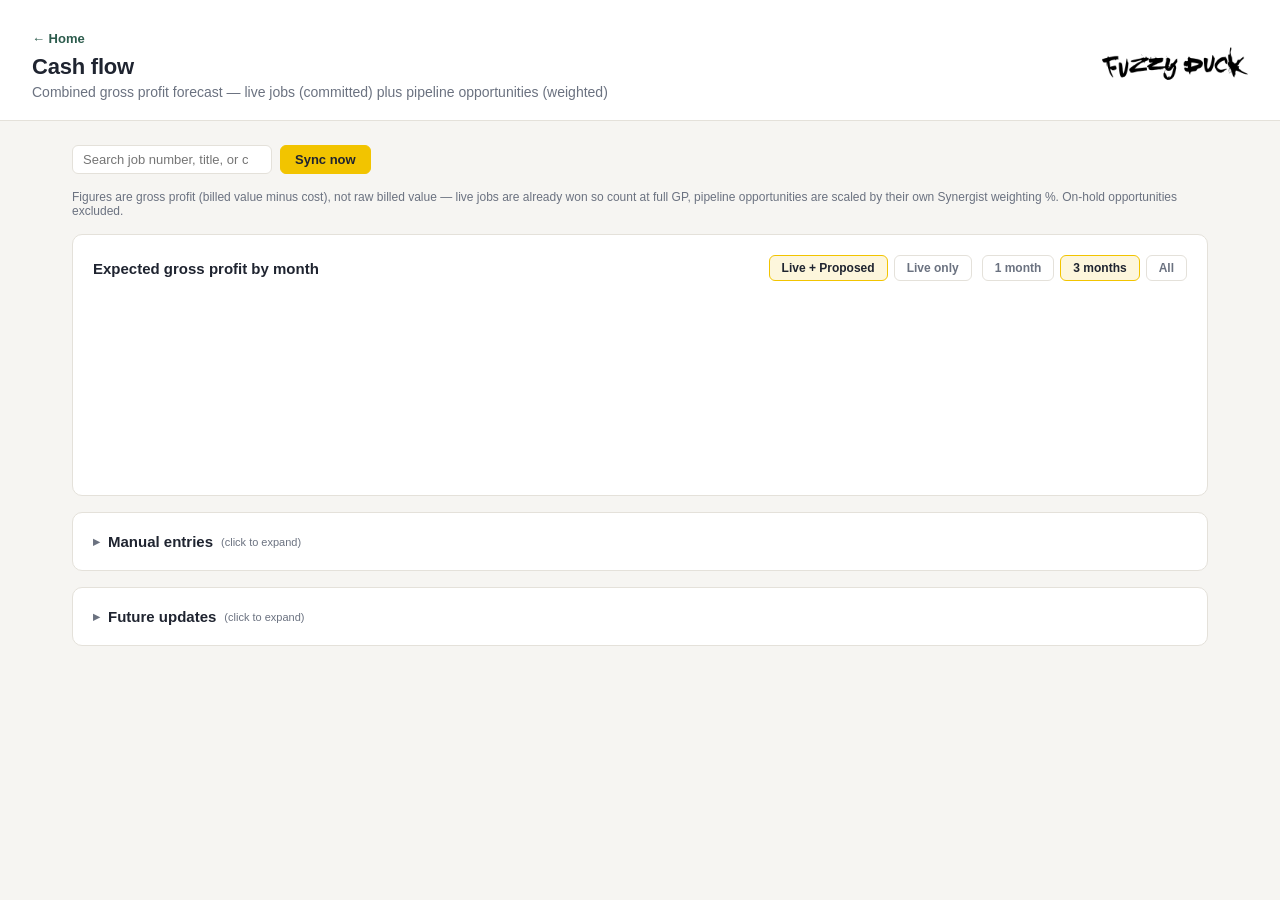
==== commit ab5deeda: "Add Cash Flow future-updates notes list and per-job breakdown notes/costs Two independent additions " ====
--- a/public/cashflow.html
+++ b/public/cashflow.html
@@ -76,6 +76,16 @@
     </form>
     <div id="manualEntryGroups"></div>
   </details>
+
+  <details class="chart-section forecast-details">
+    <summary><h2>Future updates <span class="forecast-toggle-hint">(click to expand)</span></h2></summary>
+    <p class="chart-note">A running to-do list of ideas for this page — not shown anywhere else.</p>
+    <textarea id="cashflowNotesInput" class="pipeline-notes-input" rows="8" placeholder="Notes and ideas for future updates…"></textarea>
+    <div class="notes-footer">
+      <button id="cashflowNotesSaveBtn" type="button">Save</button>
+      <span class="notes-status" id="cashflowNotesStatus"></span>
+    </div>
+  </details>
 </main>
 
 <script src="cashflow.js"></script>
